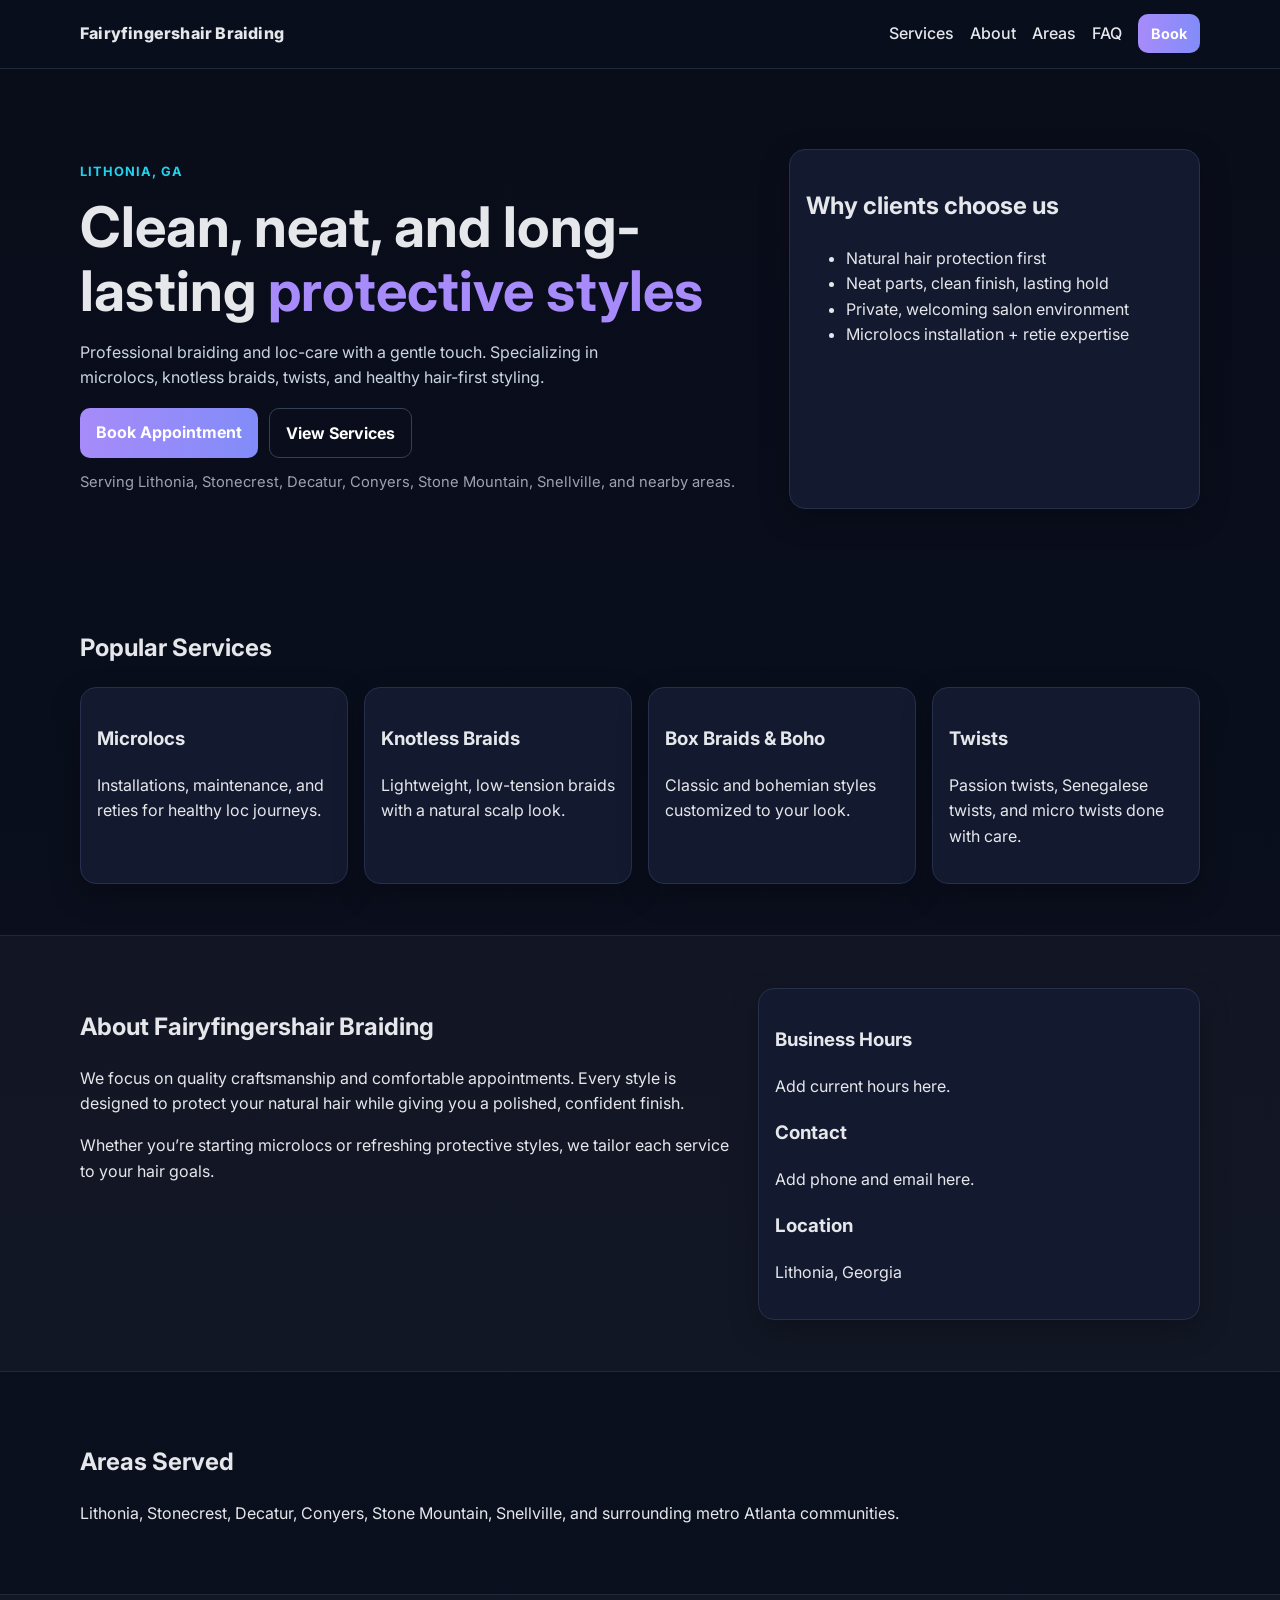
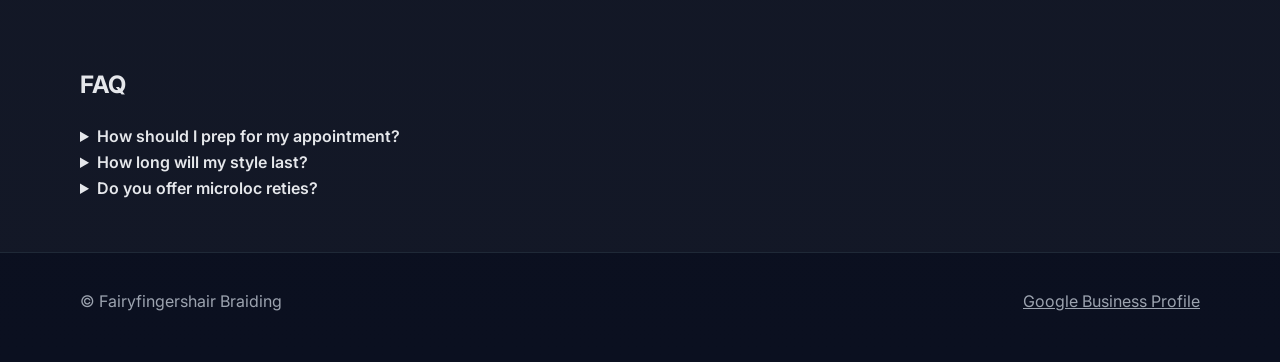
==== index.html @ 9e1a6d15 "feat: launch production-ready salon website for Fairyfingershair Braiding" ====
<!doctype html>
<html lang="en">
<head>
  <meta charset="UTF-8" />
  <meta name="viewport" content="width=device-width, initial-scale=1.0" />
  <title>Fairyfingershair Braiding | Braids, Microlocs & Loc Care in Lithonia, GA</title>
  <meta name="description" content="Professional braiding and loc-care salon in Lithonia, GA. Knotless braids, box braids, microlocs installation/reties, twists, and more in a clean, private, welcoming space." />
  <meta name="theme-color" content="#111827" />
  <meta property="og:title" content="Fairyfingershair Braiding" />
  <meta property="og:description" content="Expert braiding, microlocs, and loc maintenance in Lithonia, GA." />
  <meta property="og:type" content="website" />
  <meta property="og:image" content="./assets/og-image.svg" />
  <link rel="preconnect" href="https://fonts.googleapis.com" />
  <link rel="preconnect" href="https://fonts.gstatic.com" crossorigin />
  <link href="https://fonts.googleapis.com/css2?family=Inter:wght@400;500;600;700;800&display=swap" rel="stylesheet" />
  <link rel="stylesheet" href="./styles.css" />
  <script type="application/ld+json">
  {
    "@context": "https://schema.org",
    "@type": "BeautySalon",
    "name": "Fairyfingershair Braiding",
    "description": "Professional braiding and loc-care salon in Lithonia, GA.",
    "areaServed": ["Lithonia", "Stonecrest", "Decatur", "Conyers", "Stone Mountain", "Snellville"],
    "url": "https://juniorcrockett23124-cmd.github.io/fairyfingers-site/",
    "serviceType": ["Microlocs", "Knotless Braids", "Box Braids", "Boho Braids", "Passion Twists", "Senegalese Twists", "Loc Reties"]
  }
  </script>
</head>
<body>
  <a class="skip-link" href="#main">Skip to content</a>

  <header class="site-header">
    <div class="container nav">
      <div class="logo">Fairyfingershair Braiding</div>
      <nav>
        <a href="#services">Services</a>
        <a href="#about">About</a>
        <a href="#areas">Areas</a>
        <a href="#faq">FAQ</a>
        <a class="btn btn-sm" href="#book">Book</a>
      </nav>
    </div>
  </header>

  <main id="main">
    <section class="hero">
      <div class="container hero-grid">
        <div>
          <p class="eyebrow">Lithonia, GA</p>
          <h1>Clean, neat, and long-lasting <span>protective styles</span></h1>
          <p class="lead">Professional braiding and loc-care with a gentle touch. Specializing in microlocs, knotless braids, twists, and healthy hair-first styling.</p>
          <div class="cta-row" id="book">
            <a class="btn" href="https://business.google.com/v/fairyfingershair-braiding/016689544574209333487/568c/_" target="_blank" rel="noopener">Book Appointment</a>
            <a class="btn btn-ghost" href="#services">View Services</a>
          </div>
          <p class="small">Serving Lithonia, Stonecrest, Decatur, Conyers, Stone Mountain, Snellville, and nearby areas.</p>
        </div>
        <div class="card hero-card">
          <h2>Why clients choose us</h2>
          <ul>
            <li>Natural hair protection first</li>
            <li>Neat parts, clean finish, lasting hold</li>
            <li>Private, welcoming salon environment</li>
            <li>Microlocs installation + retie expertise</li>
          </ul>
        </div>
      </div>
    </section>

    <section id="services" class="section">
      <div class="container">
        <h2>Popular Services</h2>
        <div class="grid services-grid">
          <article class="card"><h3>Microlocs</h3><p>Installations, maintenance, and reties for healthy loc journeys.</p></article>
          <article class="card"><h3>Knotless Braids</h3><p>Lightweight, low-tension braids with a natural scalp look.</p></article>
          <article class="card"><h3>Box Braids & Boho</h3><p>Classic and bohemian styles customized to your look.</p></article>
          <article class="card"><h3>Twists</h3><p>Passion twists, Senegalese twists, and micro twists done with care.</p></article>
        </div>
      </div>
    </section>

    <section id="about" class="section section-alt">
      <div class="container two-col">
        <div>
          <h2>About Fairyfingershair Braiding</h2>
          <p>We focus on quality craftsmanship and comfortable appointments. Every style is designed to protect your natural hair while giving you a polished, confident finish.</p>
          <p>Whether you’re starting microlocs or refreshing protective styles, we tailor each service to your hair goals.</p>
        </div>
        <aside class="card">
          <h3>Business Hours</h3>
          <p>Add current hours here.</p>
          <h3>Contact</h3>
          <p>Add phone and email here.</p>
          <h3>Location</h3>
          <p>Lithonia, Georgia</p>
        </aside>
      </div>
    </section>

    <section id="areas" class="section">
      <div class="container">
        <h2>Areas Served</h2>
        <p>Lithonia, Stonecrest, Decatur, Conyers, Stone Mountain, Snellville, and surrounding metro Atlanta communities.</p>
      </div>
    </section>

    <section id="faq" class="section section-alt">
      <div class="container">
        <h2>FAQ</h2>
        <details><summary>How should I prep for my appointment?</summary><p>Come with clean, dry, detangled hair unless your service includes prep.</p></details>
        <details><summary>How long will my style last?</summary><p>It varies by style and maintenance, but protective styles are designed for lasting wear.</p></details>
        <details><summary>Do you offer microloc reties?</summary><p>Yes, microloc maintenance and reties are available.</p></details>
      </div>
    </section>
  </main>

  <footer class="site-footer">
    <div class="container footer-grid">
      <p>© <span id="year"></span> Fairyfingershair Braiding</p>
      <a href="https://business.google.com/v/fairyfingershair-braiding/016689544574209333487/568c/_" target="_blank" rel="noopener">Google Business Profile</a>
    </div>
  </footer>

  <script src="./script.js" defer></script>
</body>
</html>
---- styles.css ----
:root {
  --bg: #0b1020;
  --surface: #131a2f;
  --text: #e5e7eb;
  --muted: #9ca3af;
  --primary: #a78bfa;
  --accent: #22d3ee;
  --max: 1120px;
}
* { box-sizing: border-box; }
body {
  margin: 0;
  font-family: Inter, system-ui, -apple-system, Segoe UI, Roboto, sans-serif;
  color: var(--text);
  background: linear-gradient(180deg, #090d1a 0%, #0b1020 100%);
  line-height: 1.6;
}
.container { width: min(100% - 2rem, var(--max)); margin-inline: auto; }
.skip-link { position: absolute; left: -999px; top: 0; background: #fff; color: #000; padding: .5rem; }
.skip-link:focus { left: .5rem; z-index: 1000; }
.site-header { position: sticky; top: 0; backdrop-filter: blur(10px); background: rgba(11,16,32,.7); border-bottom: 1px solid #1f2937; z-index: 20; }
.nav { display: flex; justify-content: space-between; align-items: center; padding: .9rem 0; }
.logo { font-weight: 800; letter-spacing: .2px; }
nav { display: flex; gap: 1rem; align-items: center; }
nav a { color: var(--text); text-decoration: none; font-weight: 500; }
.hero { padding: 5rem 0 3rem; }
.hero-grid { display: grid; gap: 1.5rem; grid-template-columns: 1.25fr .75fr; }
.eyebrow { color: var(--accent); font-weight: 700; text-transform: uppercase; letter-spacing: .08em; font-size: .8rem; }
h1 { font-size: clamp(2rem, 5vw, 3.5rem); line-height: 1.15; margin: .2rem 0 1rem; }
h1 span { color: var(--primary); }
.lead { color: #cbd5e1; max-width: 58ch; }
.small { color: var(--muted); font-size: .92rem; margin-top: .8rem; }
.section { padding: 3.2rem 0; }
.section-alt { background: rgba(255,255,255,0.03); border-top: 1px solid #1f2937; border-bottom: 1px solid #1f2937; }
.card { background: var(--surface); border: 1px solid #26304b; border-radius: 16px; padding: 1.1rem 1rem; box-shadow: 0 10px 30px rgba(0,0,0,.25); }
.services-grid { display: grid; grid-template-columns: repeat(4,1fr); gap: 1rem; }
.two-col { display: grid; gap: 1rem; grid-template-columns: 1.2fr .8fr; }
.cta-row { display: flex; gap: .7rem; flex-wrap: wrap; margin-top: 1.1rem; }
.btn { display: inline-block; background: linear-gradient(90deg, var(--primary), #818cf8); color: white; text-decoration: none; padding: .7rem 1rem; border-radius: 10px; font-weight: 700; border: none; }
.btn-sm { padding: .5rem .8rem; font-size: .9rem; }
.btn-ghost { background: transparent; border: 1px solid #334155; }
.site-footer { padding: 1.2rem 0 2rem; color: var(--muted); }
.footer-grid { display: flex; justify-content: space-between; gap: 1rem; align-items: center; }
.footer-grid a { color: var(--muted); }
summary { cursor: pointer; font-weight: 600; }
@media (max-width: 900px) {
  .hero-grid, .two-col { grid-template-columns: 1fr; }
  .services-grid { grid-template-columns: repeat(2,1fr); }
}
@media (max-width: 560px) {
  nav { display: none; }
  .services-grid { grid-template-columns: 1fr; }
}
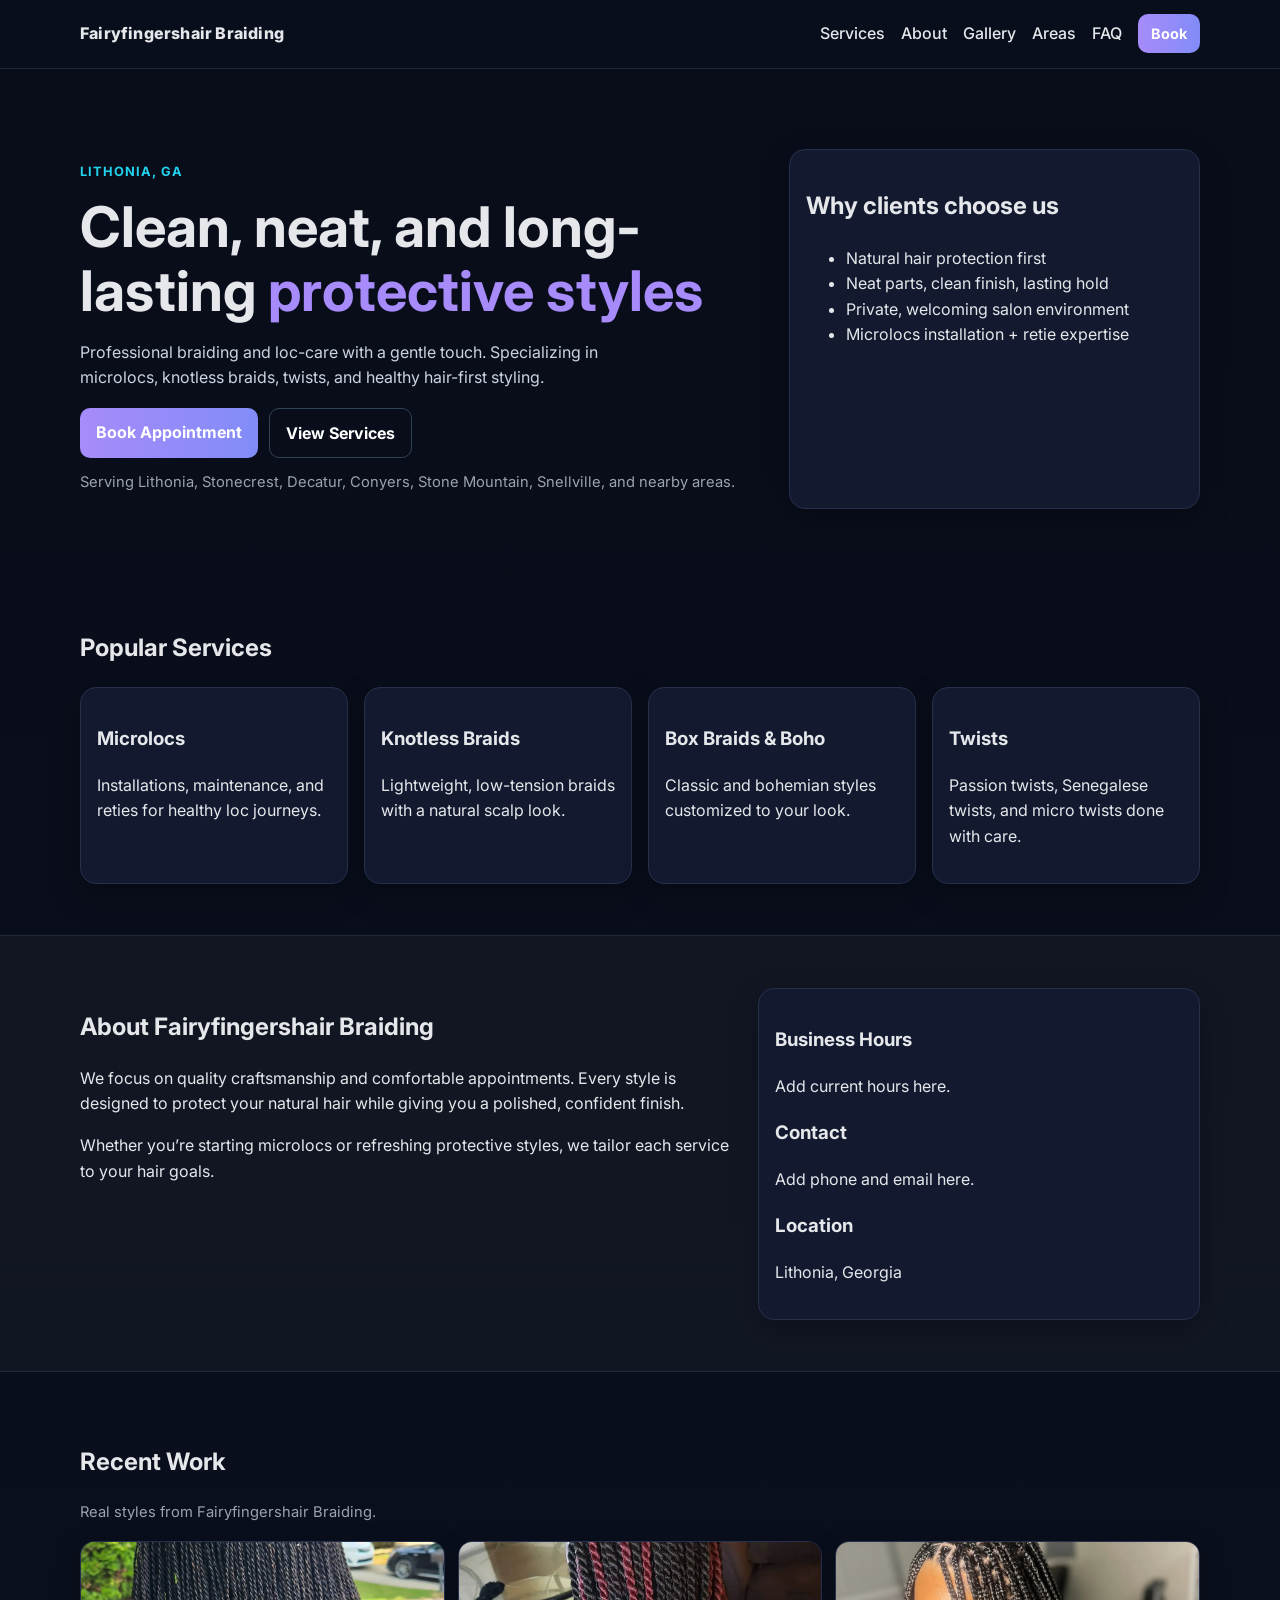
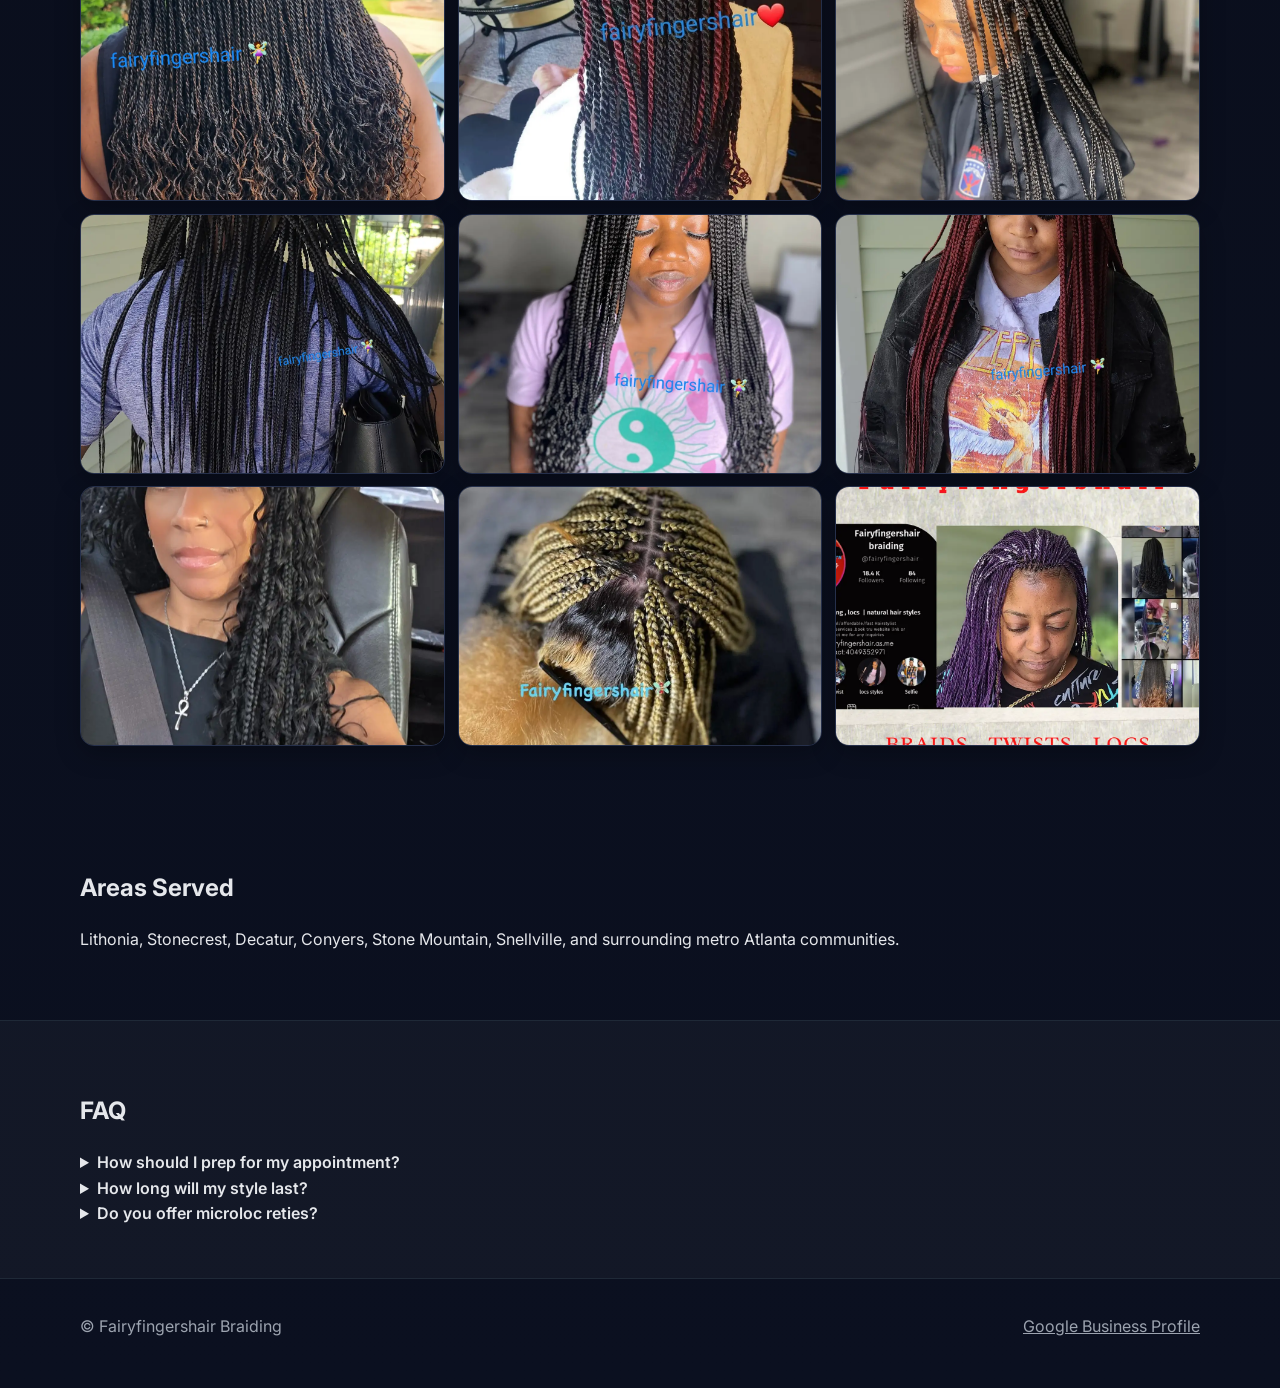
==== commit fc45aedd: "feat: add real salon photo gallery from Google business profile" ====
--- a/index.html
+++ b/index.html
@@ -35,6 +35,7 @@
       <nav>
         <a href="#services">Services</a>
         <a href="#about">About</a>
+        <a href="#gallery">Gallery</a>
         <a href="#areas">Areas</a>
         <a href="#faq">FAQ</a>
         <a class="btn btn-sm" href="#book">Book</a>
@@ -97,6 +98,24 @@
       </div>
     </section>
 
+
+    <section id="gallery" class="section">
+      <div class="container">
+        <h2>Recent Work</h2>
+        <p class="small">Real styles from Fairyfingershair Braiding.</p>
+        <div class="gallery-grid">
+          <img src="./assets/gallery/photo-1.webp" alt="Braided hairstyle by Fairyfingershair Braiding" loading="lazy" />
+          <img src="./assets/gallery/photo-2.webp" alt="Protective braid style" loading="lazy" />
+          <img src="./assets/gallery/photo-3.webp" alt="Neat braid parts and finish" loading="lazy" />
+          <img src="./assets/gallery/photo-4.webp" alt="Boho or knotless braid style" loading="lazy" />
+          <img src="./assets/gallery/photo-5.webp" alt="Microloc or loc-care result" loading="lazy" />
+          <img src="./assets/gallery/photo-6.webp" alt="Twist style by Fairyfingershair Braiding" loading="lazy" />
+          <img src="./assets/gallery/photo-7.webp" alt="Salon work sample" loading="lazy" />
+          <img src="./assets/gallery/photo-8.webp" alt="Hair braiding style sample" loading="lazy" />
+          <img src="./assets/gallery/photo-9.webp" alt="Long-lasting protective style sample" loading="lazy" />
+        </div>
+      </div>
+    </section>
     <section id="areas" class="section">
       <div class="container">
         <h2>Areas Served</h2>
--- a/styles.css
+++ b/styles.css
@@ -43,11 +43,17 @@
 .footer-grid { display: flex; justify-content: space-between; gap: 1rem; align-items: center; }
 .footer-grid a { color: var(--muted); }
 summary { cursor: pointer; font-weight: 600; }
+
+.gallery-grid { display:grid; grid-template-columns: repeat(3,1fr); gap:.8rem; margin-top:1rem; }
+.gallery-grid img { width:100%; height:260px; object-fit:cover; border-radius:14px; border:1px solid #26304b; box-shadow:0 8px 24px rgba(0,0,0,.25); }
+
 @media (max-width: 900px) {
   .hero-grid, .two-col { grid-template-columns: 1fr; }
   .services-grid { grid-template-columns: repeat(2,1fr); }
+  .gallery-grid { grid-template-columns: repeat(2,1fr); }
 }
 @media (max-width: 560px) {
   nav { display: none; }
   .services-grid { grid-template-columns: 1fr; }
+  .gallery-grid { grid-template-columns: 1fr; }
 }
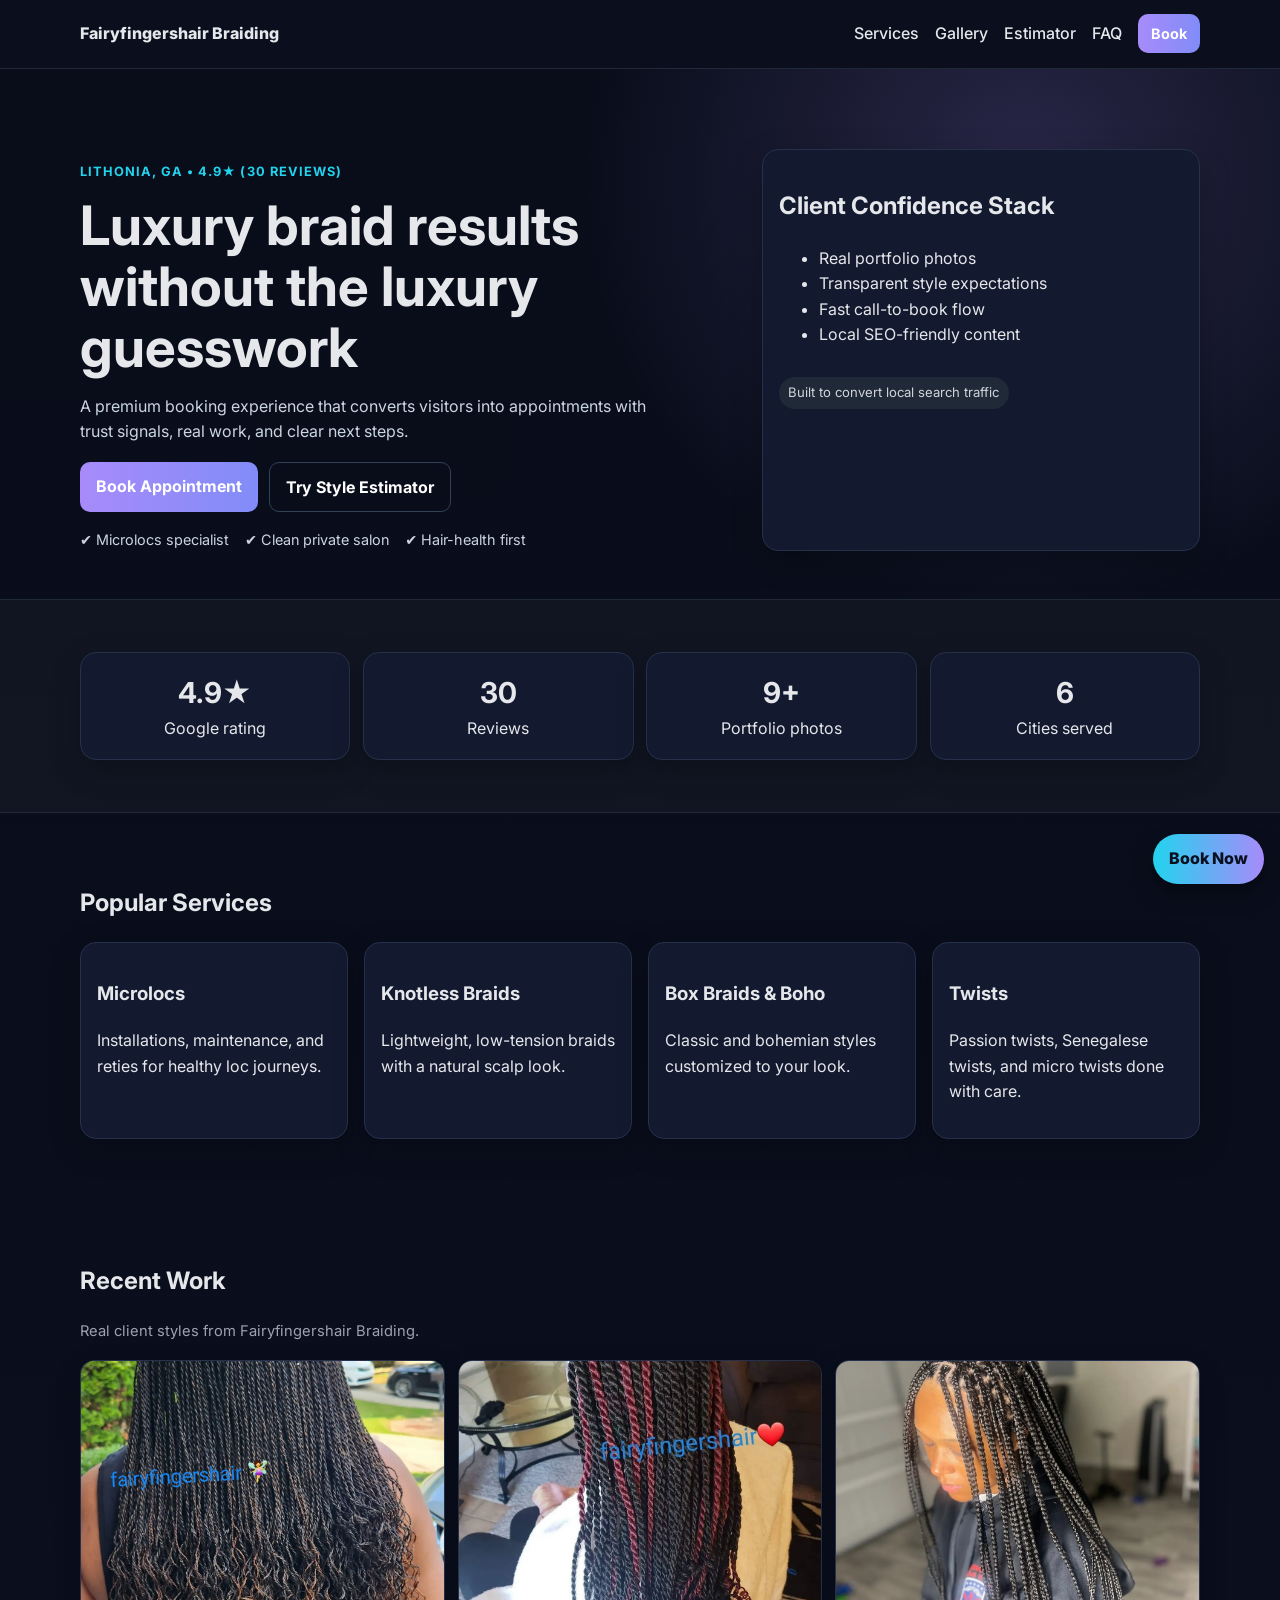
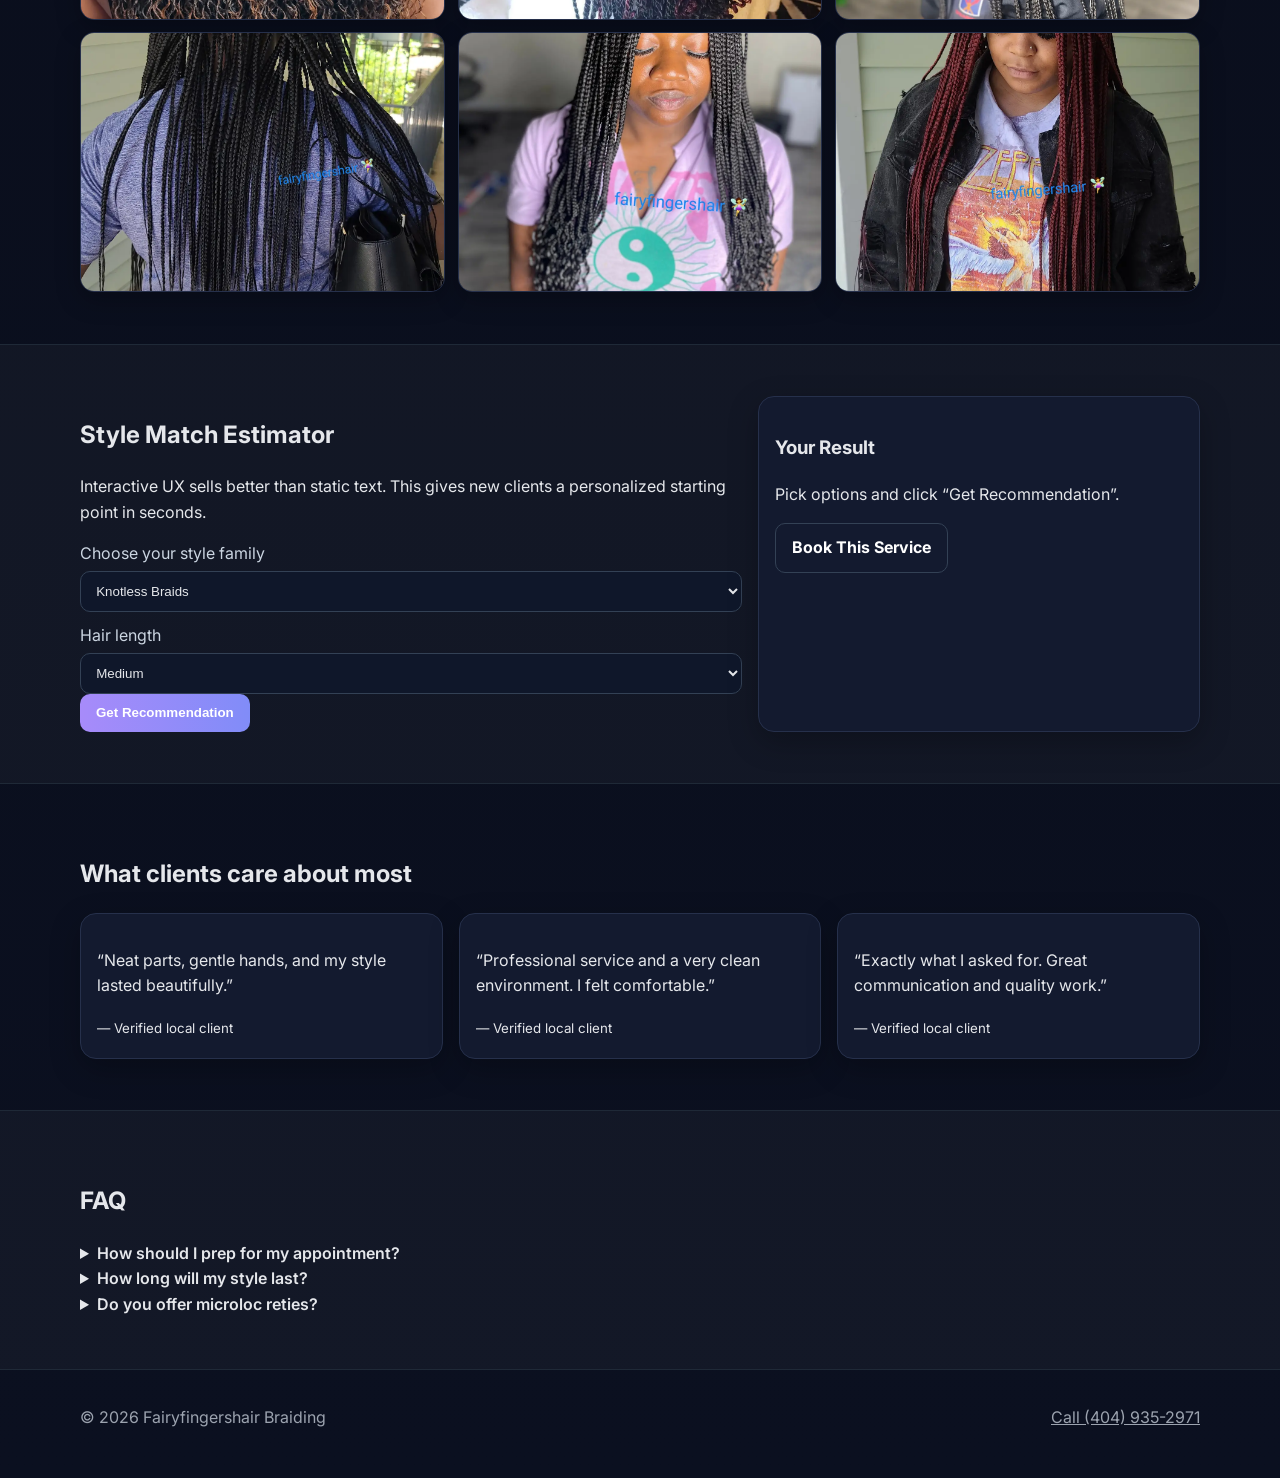
==== commit 05694d8c: "feat: premium conversion-focused UX with estimator, KPI trust block, testimonials, and sticky bookin" ====
--- a/index.html
+++ b/index.html
@@ -14,17 +14,6 @@
   <link rel="preconnect" href="https://fonts.gstatic.com" crossorigin />
   <link href="https://fonts.googleapis.com/css2?family=Inter:wght@400;500;600;700;800&display=swap" rel="stylesheet" />
   <link rel="stylesheet" href="./styles.css" />
-  <script type="application/ld+json">
-  {
-    "@context": "https://schema.org",
-    "@type": "BeautySalon",
-    "name": "Fairyfingershair Braiding",
-    "description": "Professional braiding and loc-care salon in Lithonia, GA.",
-    "areaServed": ["Lithonia", "Stonecrest", "Decatur", "Conyers", "Stone Mountain", "Snellville"],
-    "url": "https://juniorcrockett23124-cmd.github.io/fairyfingers-site/",
-    "serviceType": ["Microlocs", "Knotless Braids", "Box Braids", "Boho Braids", "Passion Twists", "Senegalese Twists", "Loc Reties"]
-  }
-  </script>
 </head>
 <body>
   <a class="skip-link" href="#main">Skip to content</a>
@@ -34,9 +23,8 @@
       <div class="logo">Fairyfingershair Braiding</div>
       <nav>
         <a href="#services">Services</a>
-        <a href="#about">About</a>
         <a href="#gallery">Gallery</a>
-        <a href="#areas">Areas</a>
+        <a href="#estimator">Estimator</a>
         <a href="#faq">FAQ</a>
         <a class="btn btn-sm" href="#book">Book</a>
       </nav>
@@ -47,24 +35,38 @@
     <section class="hero">
       <div class="container hero-grid">
         <div>
-          <p class="eyebrow">Lithonia, GA</p>
-          <h1>Clean, neat, and long-lasting <span>protective styles</span></h1>
-          <p class="lead">Professional braiding and loc-care with a gentle touch. Specializing in microlocs, knotless braids, twists, and healthy hair-first styling.</p>
+          <p class="eyebrow">Lithonia, GA • 4.9★ (30 Reviews)</p>
+          <h1>Luxury braid results without the luxury guesswork</h1>
+          <p class="lead">A premium booking experience that converts visitors into appointments with trust signals, real work, and clear next steps.</p>
           <div class="cta-row" id="book">
             <a class="btn" href="https://business.google.com/v/fairyfingershair-braiding/016689544574209333487/568c/_" target="_blank" rel="noopener">Book Appointment</a>
-            <a class="btn btn-ghost" href="#services">View Services</a>
+            <a class="btn btn-ghost" href="#estimator">Try Style Estimator</a>
           </div>
-          <p class="small">Serving Lithonia, Stonecrest, Decatur, Conyers, Stone Mountain, Snellville, and nearby areas.</p>
+          <div class="trust-row">
+            <span>✔ Microlocs specialist</span>
+            <span>✔ Clean private salon</span>
+            <span>✔ Hair-health first</span>
+          </div>
         </div>
         <div class="card hero-card">
-          <h2>Why clients choose us</h2>
+          <h2>Client Confidence Stack</h2>
           <ul>
-            <li>Natural hair protection first</li>
-            <li>Neat parts, clean finish, lasting hold</li>
-            <li>Private, welcoming salon environment</li>
-            <li>Microlocs installation + retie expertise</li>
+            <li>Real portfolio photos</li>
+            <li>Transparent style expectations</li>
+            <li>Fast call-to-book flow</li>
+            <li>Local SEO-friendly content</li>
           </ul>
+          <div class="pill">Built to convert local search traffic</div>
         </div>
+      </div>
+    </section>
+
+    <section class="section section-alt">
+      <div class="container kpis">
+        <div class="card"><strong>4.9★</strong><span>Google rating</span></div>
+        <div class="card"><strong>30</strong><span>Reviews</span></div>
+        <div class="card"><strong>9+</strong><span>Portfolio photos</span></div>
+        <div class="card"><strong>6</strong><span>Cities served</span></div>
       </div>
     </section>
 
@@ -80,29 +82,10 @@
       </div>
     </section>
 
-    <section id="about" class="section section-alt">
-      <div class="container two-col">
-        <div>
-          <h2>About Fairyfingershair Braiding</h2>
-          <p>We focus on quality craftsmanship and comfortable appointments. Every style is designed to protect your natural hair while giving you a polished, confident finish.</p>
-          <p>Whether you’re starting microlocs or refreshing protective styles, we tailor each service to your hair goals.</p>
-        </div>
-        <aside class="card">
-          <h3>Business Hours</h3>
-          <p>Add current hours here.</p>
-          <h3>Contact</h3>
-          <p>Add phone and email here.</p>
-          <h3>Location</h3>
-          <p>Lithonia, Georgia</p>
-        </aside>
-      </div>
-    </section>
-
-
     <section id="gallery" class="section">
       <div class="container">
         <h2>Recent Work</h2>
-        <p class="small">Real styles from Fairyfingershair Braiding.</p>
+        <p class="small">Real client styles from Fairyfingershair Braiding.</p>
         <div class="gallery-grid">
           <img src="./assets/gallery/photo-1.webp" alt="Braided hairstyle by Fairyfingershair Braiding" loading="lazy" />
           <img src="./assets/gallery/photo-2.webp" alt="Protective braid style" loading="lazy" />
@@ -110,16 +93,46 @@
           <img src="./assets/gallery/photo-4.webp" alt="Boho or knotless braid style" loading="lazy" />
           <img src="./assets/gallery/photo-5.webp" alt="Microloc or loc-care result" loading="lazy" />
           <img src="./assets/gallery/photo-6.webp" alt="Twist style by Fairyfingershair Braiding" loading="lazy" />
-          <img src="./assets/gallery/photo-7.webp" alt="Salon work sample" loading="lazy" />
-          <img src="./assets/gallery/photo-8.webp" alt="Hair braiding style sample" loading="lazy" />
-          <img src="./assets/gallery/photo-9.webp" alt="Long-lasting protective style sample" loading="lazy" />
         </div>
       </div>
     </section>
-    <section id="areas" class="section">
+
+    <section id="estimator" class="section section-alt">
+      <div class="container two-col">
+        <div>
+          <h2>Style Match Estimator</h2>
+          <p>Interactive UX sells better than static text. This gives new clients a personalized starting point in seconds.</p>
+          <label>Choose your style family</label>
+          <select id="styleType">
+            <option value="knotless">Knotless Braids</option>
+            <option value="microlocs">Microlocs / Retie</option>
+            <option value="box">Box Braids</option>
+            <option value="twists">Twists</option>
+          </select>
+          <label>Hair length</label>
+          <select id="hairLen">
+            <option value="short">Short</option>
+            <option value="medium" selected>Medium</option>
+            <option value="long">Long</option>
+          </select>
+          <button class="btn" id="estimateBtn">Get Recommendation</button>
+        </div>
+        <aside class="card estimator-card">
+          <h3>Your Result</h3>
+          <p id="estimationText">Pick options and click “Get Recommendation”.</p>
+          <a class="btn btn-ghost" target="_blank" rel="noopener" href="https://business.google.com/v/fairyfingershair-braiding/016689544574209333487/568c/_">Book This Service</a>
+        </aside>
+      </div>
+    </section>
+
+    <section class="section">
       <div class="container">
-        <h2>Areas Served</h2>
-        <p>Lithonia, Stonecrest, Decatur, Conyers, Stone Mountain, Snellville, and surrounding metro Atlanta communities.</p>
+        <h2>What clients care about most</h2>
+        <div class="testimonials">
+          <article class="card"><p>“Neat parts, gentle hands, and my style lasted beautifully.”</p><small>— Verified local client</small></article>
+          <article class="card"><p>“Professional service and a very clean environment. I felt comfortable.”</p><small>— Verified local client</small></article>
+          <article class="card"><p>“Exactly what I asked for. Great communication and quality work.”</p><small>— Verified local client</small></article>
+        </div>
       </div>
     </section>
 
@@ -133,10 +146,12 @@
     </section>
   </main>
 
+  <a class="sticky-book" href="https://business.google.com/v/fairyfingershair-braiding/016689544574209333487/568c/_" target="_blank" rel="noopener">Book Now</a>
+
   <footer class="site-footer">
     <div class="container footer-grid">
       <p>© <span id="year"></span> Fairyfingershair Braiding</p>
-      <a href="https://business.google.com/v/fairyfingershair-braiding/016689544574209333487/568c/_" target="_blank" rel="noopener">Google Business Profile</a>
+      <a href="tel:+14049352971">Call (404) 935-2971</a>
     </div>
   </footer>
 
--- a/styles.css
+++ b/styles.css
@@ -1,59 +1,21 @@
-:root {
-  --bg: #0b1020;
-  --surface: #131a2f;
-  --text: #e5e7eb;
-  --muted: #9ca3af;
-  --primary: #a78bfa;
-  --accent: #22d3ee;
-  --max: 1120px;
-}
-* { box-sizing: border-box; }
-body {
-  margin: 0;
-  font-family: Inter, system-ui, -apple-system, Segoe UI, Roboto, sans-serif;
-  color: var(--text);
-  background: linear-gradient(180deg, #090d1a 0%, #0b1020 100%);
-  line-height: 1.6;
-}
-.container { width: min(100% - 2rem, var(--max)); margin-inline: auto; }
-.skip-link { position: absolute; left: -999px; top: 0; background: #fff; color: #000; padding: .5rem; }
-.skip-link:focus { left: .5rem; z-index: 1000; }
-.site-header { position: sticky; top: 0; backdrop-filter: blur(10px); background: rgba(11,16,32,.7); border-bottom: 1px solid #1f2937; z-index: 20; }
-.nav { display: flex; justify-content: space-between; align-items: center; padding: .9rem 0; }
-.logo { font-weight: 800; letter-spacing: .2px; }
-nav { display: flex; gap: 1rem; align-items: center; }
-nav a { color: var(--text); text-decoration: none; font-weight: 500; }
-.hero { padding: 5rem 0 3rem; }
-.hero-grid { display: grid; gap: 1.5rem; grid-template-columns: 1.25fr .75fr; }
-.eyebrow { color: var(--accent); font-weight: 700; text-transform: uppercase; letter-spacing: .08em; font-size: .8rem; }
-h1 { font-size: clamp(2rem, 5vw, 3.5rem); line-height: 1.15; margin: .2rem 0 1rem; }
-h1 span { color: var(--primary); }
-.lead { color: #cbd5e1; max-width: 58ch; }
-.small { color: var(--muted); font-size: .92rem; margin-top: .8rem; }
-.section { padding: 3.2rem 0; }
-.section-alt { background: rgba(255,255,255,0.03); border-top: 1px solid #1f2937; border-bottom: 1px solid #1f2937; }
-.card { background: var(--surface); border: 1px solid #26304b; border-radius: 16px; padding: 1.1rem 1rem; box-shadow: 0 10px 30px rgba(0,0,0,.25); }
-.services-grid { display: grid; grid-template-columns: repeat(4,1fr); gap: 1rem; }
-.two-col { display: grid; gap: 1rem; grid-template-columns: 1.2fr .8fr; }
-.cta-row { display: flex; gap: .7rem; flex-wrap: wrap; margin-top: 1.1rem; }
-.btn { display: inline-block; background: linear-gradient(90deg, var(--primary), #818cf8); color: white; text-decoration: none; padding: .7rem 1rem; border-radius: 10px; font-weight: 700; border: none; }
-.btn-sm { padding: .5rem .8rem; font-size: .9rem; }
-.btn-ghost { background: transparent; border: 1px solid #334155; }
-.site-footer { padding: 1.2rem 0 2rem; color: var(--muted); }
-.footer-grid { display: flex; justify-content: space-between; gap: 1rem; align-items: center; }
-.footer-grid a { color: var(--muted); }
-summary { cursor: pointer; font-weight: 600; }
-
-.gallery-grid { display:grid; grid-template-columns: repeat(3,1fr); gap:.8rem; margin-top:1rem; }
-.gallery-grid img { width:100%; height:260px; object-fit:cover; border-radius:14px; border:1px solid #26304b; box-shadow:0 8px 24px rgba(0,0,0,.25); }
-
-@media (max-width: 900px) {
-  .hero-grid, .two-col { grid-template-columns: 1fr; }
-  .services-grid { grid-template-columns: repeat(2,1fr); }
-  .gallery-grid { grid-template-columns: repeat(2,1fr); }
-}
-@media (max-width: 560px) {
-  nav { display: none; }
-  .services-grid { grid-template-columns: 1fr; }
-  .gallery-grid { grid-template-columns: 1fr; }
-}
+:root { --bg:#0b1020; --surface:#131a2f; --text:#e5e7eb; --muted:#9ca3af; --primary:#a78bfa; --accent:#22d3ee; --max:1120px; }
+*{box-sizing:border-box} body{margin:0;font-family:Inter,system-ui,sans-serif;color:var(--text);background:linear-gradient(180deg,#090d1a 0%,#0b1020 100%);line-height:1.6}
+.container{width:min(100% - 2rem,var(--max));margin-inline:auto}
+.skip-link{position:absolute;left:-999px;top:0;background:#fff;color:#000;padding:.5rem}.skip-link:focus{left:.5rem;z-index:1000}
+.site-header{position:sticky;top:0;backdrop-filter:blur(10px);background:rgba(11,16,32,.74);border-bottom:1px solid #1f2937;z-index:20}
+.nav{display:flex;justify-content:space-between;align-items:center;padding:.9rem 0}.logo{font-weight:800}nav{display:flex;gap:1rem;align-items:center}nav a{color:var(--text);text-decoration:none;font-weight:500}
+.hero{padding:5rem 0 3rem;background:radial-gradient(circle at 80% 20%,rgba(167,139,250,.2),transparent 40%)}
+.hero-grid{display:grid;gap:1.5rem;grid-template-columns:1.2fr .8fr}.eyebrow{color:var(--accent);font-weight:700;text-transform:uppercase;letter-spacing:.08em;font-size:.8rem}
+h1{font-size:clamp(2rem,5vw,3.4rem);line-height:1.12;margin:.2rem 0 1rem}.lead{color:#cbd5e1;max-width:58ch}.small{color:var(--muted);font-size:.92rem;margin-top:.8rem}
+.section{padding:3.2rem 0}.section-alt{background:rgba(255,255,255,.03);border-top:1px solid #1f2937;border-bottom:1px solid #1f2937}
+.card{background:var(--surface);border:1px solid #26304b;border-radius:16px;padding:1.1rem 1rem;box-shadow:0 10px 30px rgba(0,0,0,.25)}
+.cta-row{display:flex;gap:.7rem;flex-wrap:wrap;margin-top:1.1rem}.btn{display:inline-block;background:linear-gradient(90deg,var(--primary),#818cf8);color:white;text-decoration:none;padding:.7rem 1rem;border-radius:10px;font-weight:700;border:none;cursor:pointer}.btn-sm{padding:.5rem .8rem;font-size:.9rem}.btn-ghost{background:transparent;border:1px solid #334155}
+.trust-row{display:flex;gap:1rem;flex-wrap:wrap;margin-top:1rem;font-size:.9rem;color:#cbd5e1}.pill{margin-top:.8rem;background:#1f2937;display:inline-block;padding:.35rem .6rem;border-radius:999px;font-size:.82rem;color:#d1d5db}
+.kpis{display:grid;grid-template-columns:repeat(4,1fr);gap:.8rem}.kpis .card{display:flex;flex-direction:column;align-items:center;justify-content:center;text-align:center}.kpis strong{font-size:1.8rem}
+.services-grid{display:grid;grid-template-columns:repeat(4,1fr);gap:1rem}.gallery-grid{display:grid;grid-template-columns:repeat(3,1fr);gap:.8rem;margin-top:1rem}.gallery-grid img{width:100%;height:260px;object-fit:cover;border-radius:14px;border:1px solid #26304b;box-shadow:0 8px 24px rgba(0,0,0,.25)}
+.two-col{display:grid;gap:1rem;grid-template-columns:1.2fr .8fr}label{display:block;margin:.7rem 0 .25rem;color:#cbd5e1}select{width:100%;padding:.7rem;border-radius:10px;border:1px solid #334155;background:#0f172a;color:#e5e7eb}
+.testimonials{display:grid;grid-template-columns:repeat(3,1fr);gap:1rem}
+.sticky-book{position:fixed;right:16px;bottom:16px;background:linear-gradient(90deg,#22d3ee,#a78bfa);color:#0b1020;padding:.75rem 1rem;border-radius:999px;font-weight:800;text-decoration:none;box-shadow:0 10px 20px rgba(0,0,0,.35);z-index:40}
+.site-footer{padding:1.2rem 0 2rem;color:var(--muted)}.footer-grid{display:flex;justify-content:space-between;gap:1rem;align-items:center}.footer-grid a{color:var(--muted)}summary{cursor:pointer;font-weight:600}
+@media (max-width:900px){.hero-grid,.two-col{grid-template-columns:1fr}.services-grid,.kpis{grid-template-columns:repeat(2,1fr)}.gallery-grid,.testimonials{grid-template-columns:repeat(2,1fr)}}
+@media (max-width:560px){nav{display:none}.services-grid,.gallery-grid,.testimonials,.kpis{grid-template-columns:1fr}.sticky-book{left:12px;right:12px;text-align:center}}
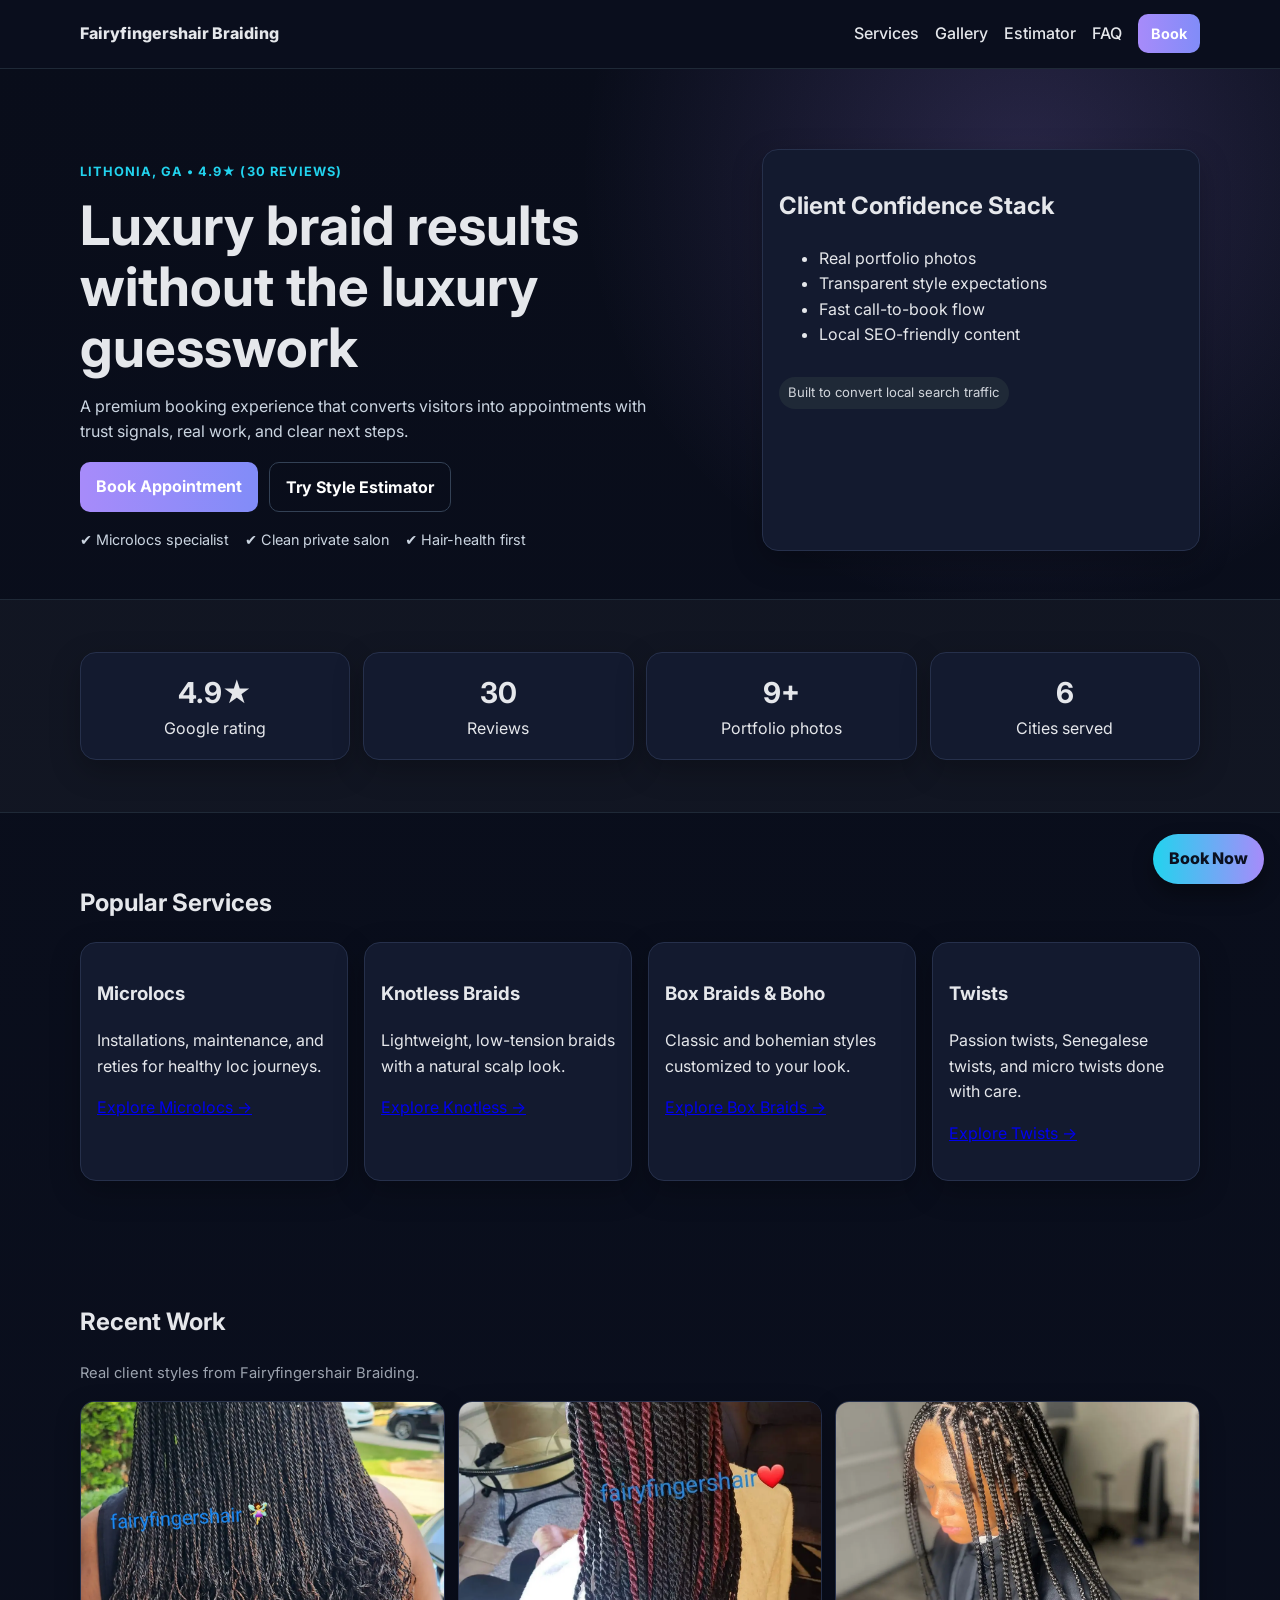
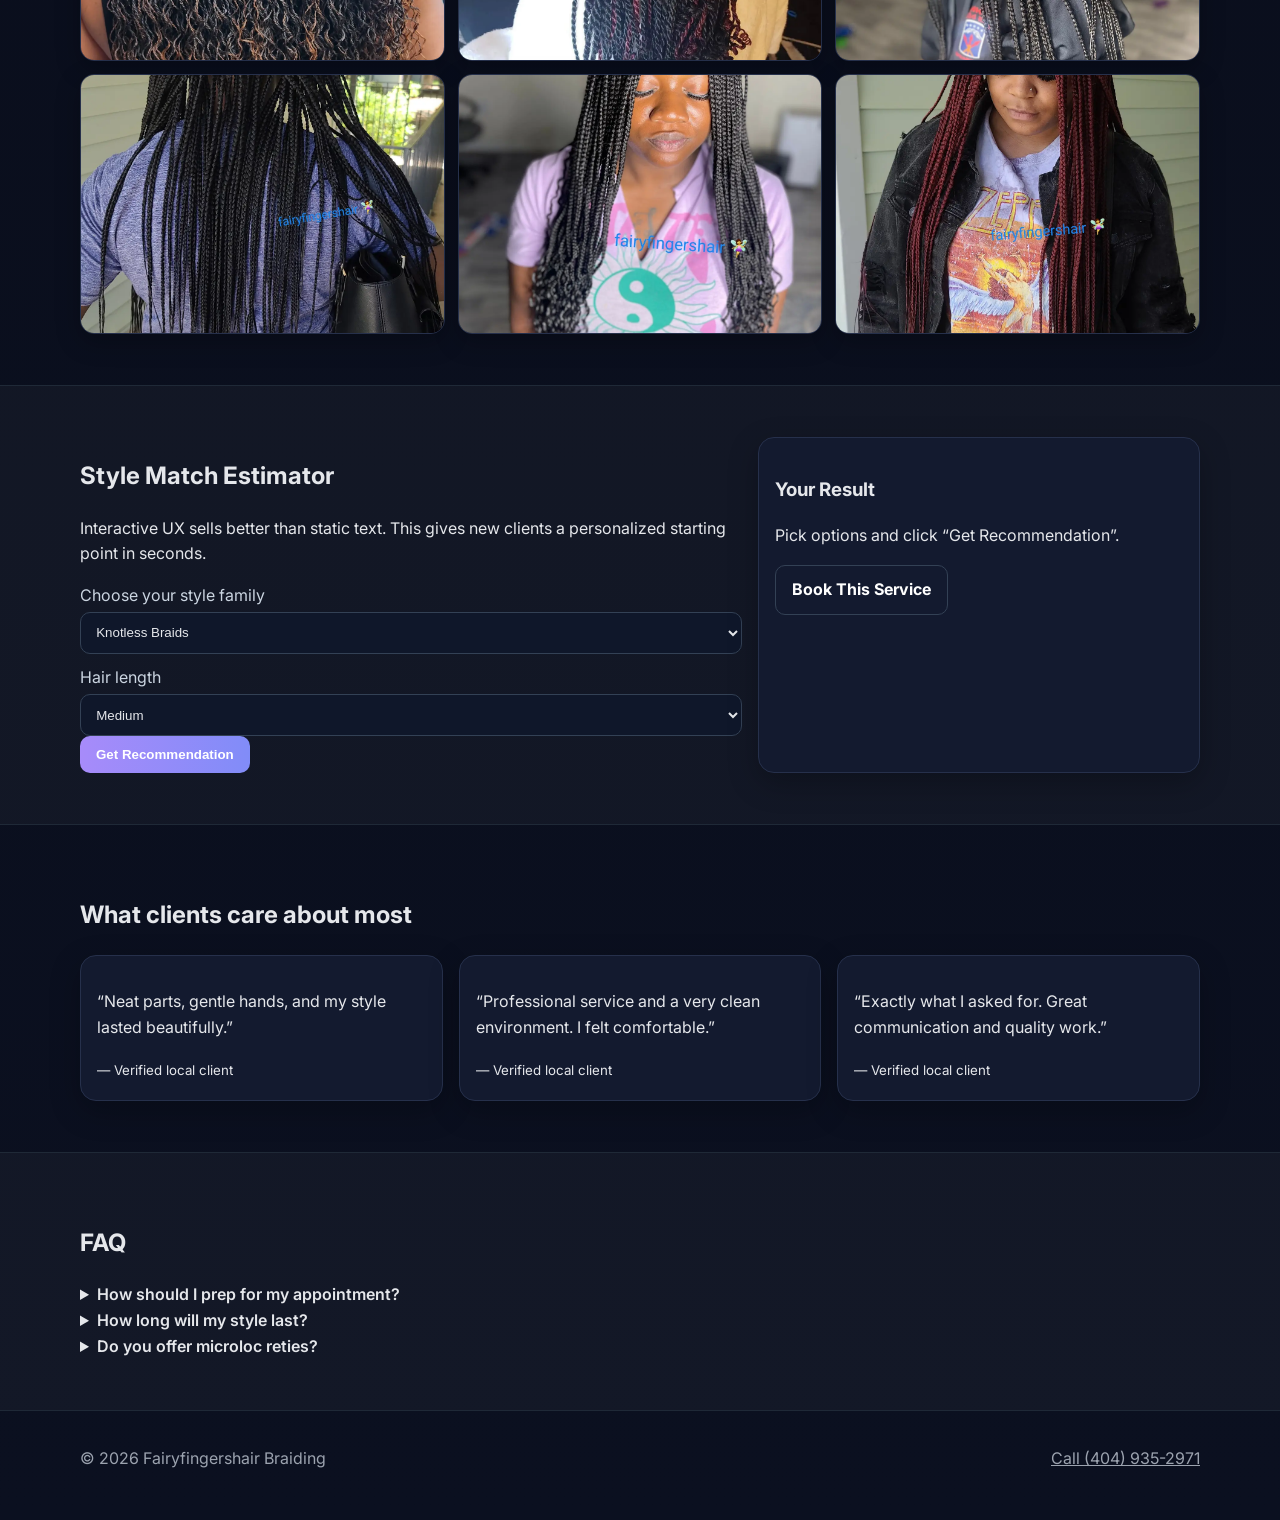
==== commit bcfbef1f: "feat: add service-specific landing pages for core salon offerings" ====
--- a/index.html
+++ b/index.html
@@ -74,10 +74,10 @@
       <div class="container">
         <h2>Popular Services</h2>
         <div class="grid services-grid">
-          <article class="card"><h3>Microlocs</h3><p>Installations, maintenance, and reties for healthy loc journeys.</p></article>
-          <article class="card"><h3>Knotless Braids</h3><p>Lightweight, low-tension braids with a natural scalp look.</p></article>
-          <article class="card"><h3>Box Braids & Boho</h3><p>Classic and bohemian styles customized to your look.</p></article>
-          <article class="card"><h3>Twists</h3><p>Passion twists, Senegalese twists, and micro twists done with care.</p></article>
+          <article class="card"><h3>Microlocs</h3><p>Installations, maintenance, and reties for healthy loc journeys.</p><p><a href="./services/microlocs.html">Explore Microlocs →</a></p></article>
+          <article class="card"><h3>Knotless Braids</h3><p>Lightweight, low-tension braids with a natural scalp look.</p><p><a href="./services/knotless-braids.html">Explore Knotless →</a></p></article>
+          <article class="card"><h3>Box Braids & Boho</h3><p>Classic and bohemian styles customized to your look.</p><p><a href="./services/box-braids.html">Explore Box Braids →</a></p></article>
+          <article class="card"><h3>Twists</h3><p>Passion twists, Senegalese twists, and micro twists done with care.</p><p><a href="./services/twists.html">Explore Twists →</a></p></article>
         </div>
       </div>
     </section>
